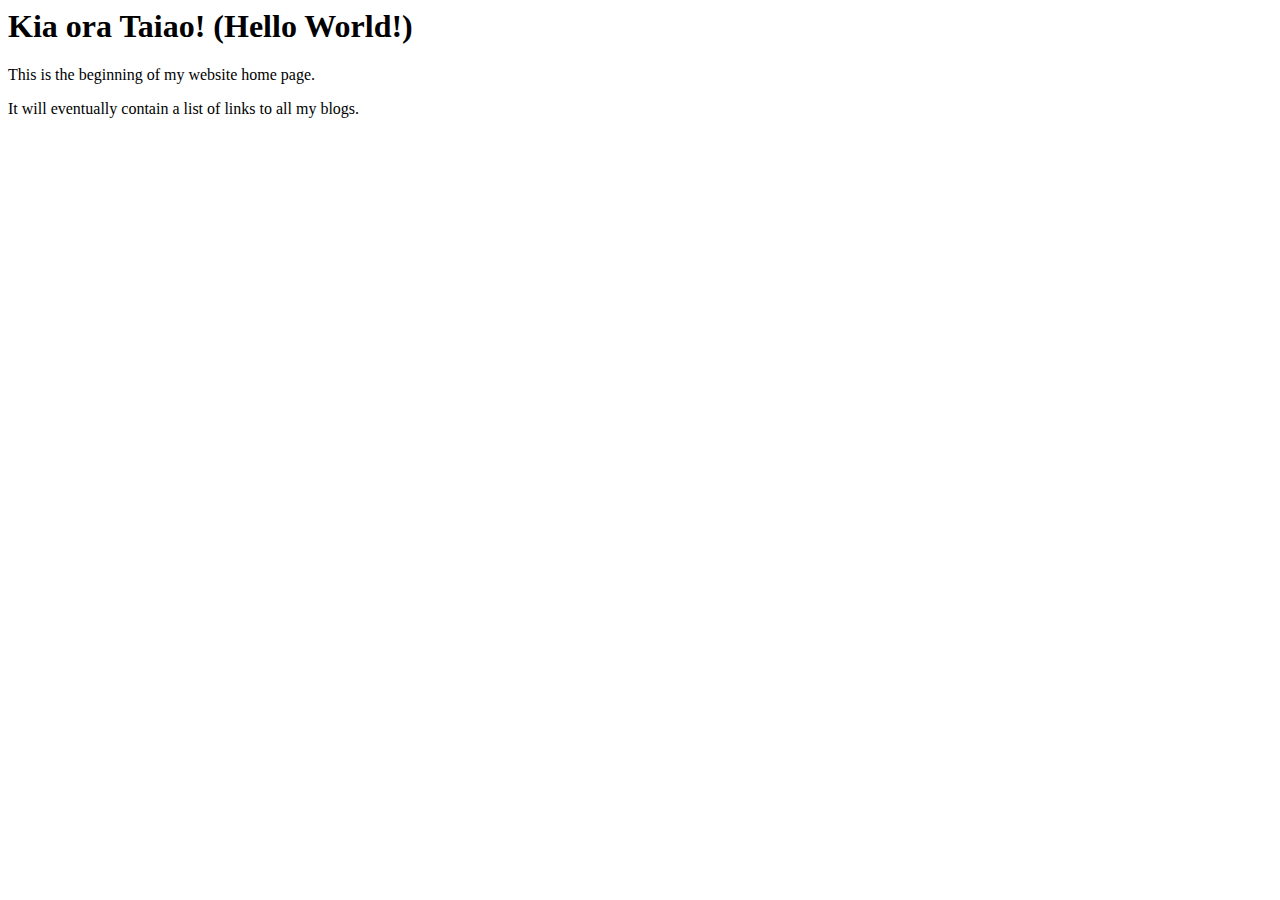
==== index.html @ e0e14f17 "Initial commit" ====
<html>
  <head>
    <title>My blog</title>
  </head>
  <body>
    <h1>Kia ora Taiao! (Hello World!)</h1>
    <p>This is the beginning of my website home page.</p>
    <p>It will eventually contain a list of links to all my blogs.</p>
  </body>
</html>
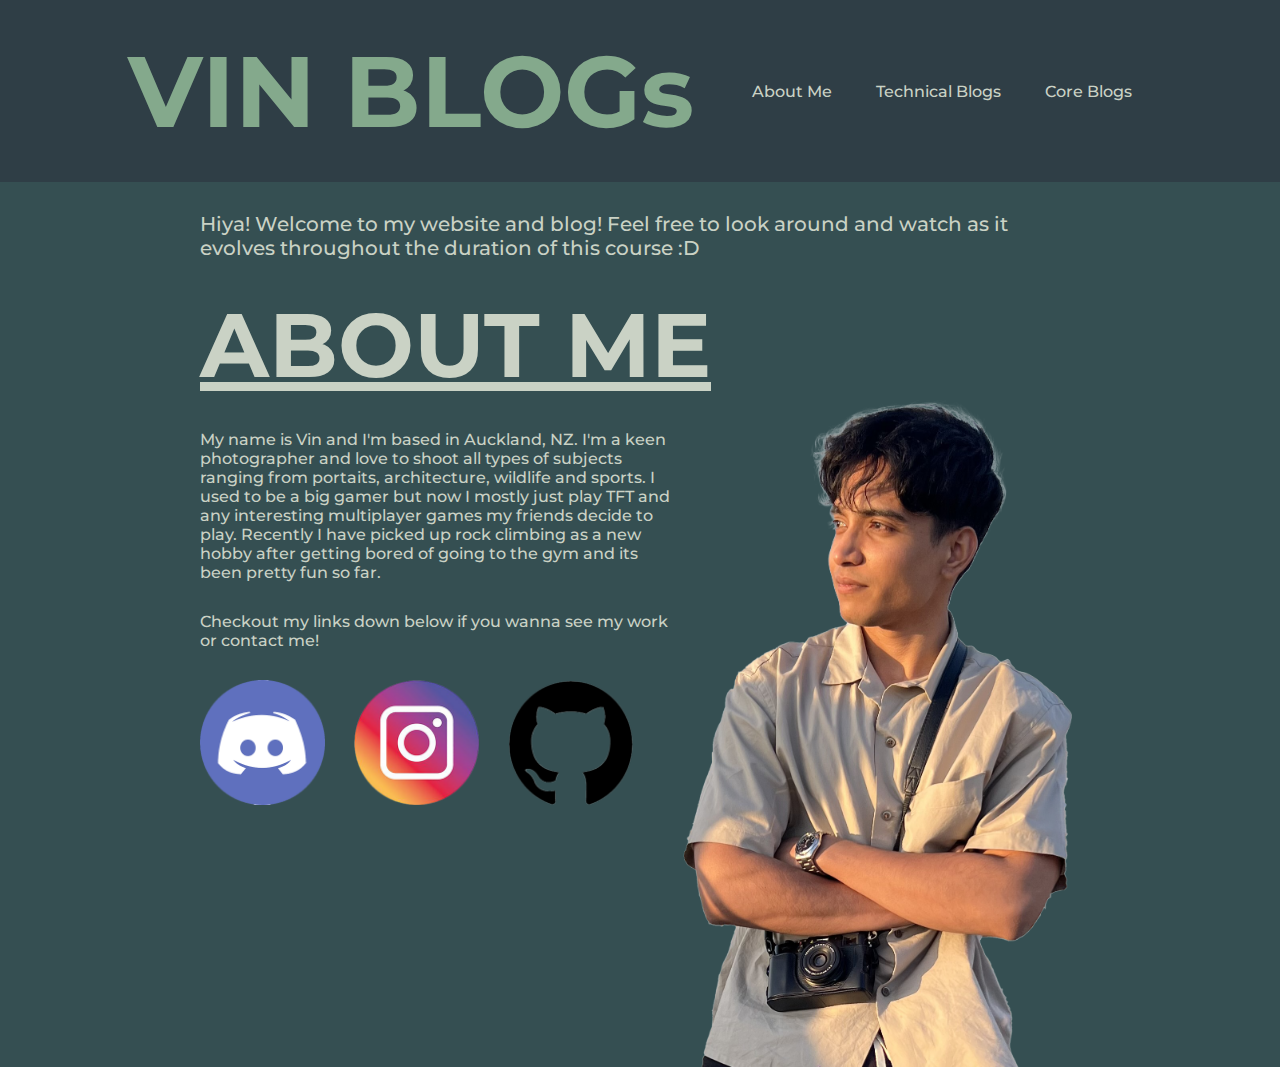
==== commit d20369bd: "Real Initial Commit" ====
--- a/index.html
+++ b/index.html
@@ -1,10 +1,57 @@
+<!DOCTYPE html>
+
 <html>
   <head>
-    <title>My blog</title>
+    <meta charset="UTF-8" />
+    <meta name="viewport" content="width=device-width, initial-scale=1" />
+    <title>My blog | About Me</title>
+    <link rel="stylesheet" href="styles/main.css" />
   </head>
+
   <body>
-    <h1>Kia ora Taiao! (Hello World!)</h1>
-    <p>This is the beginning of my website home page.</p>
-    <p>It will eventually contain a list of links to all my blogs.</p>
+    <header>
+      <h1 class="title"><strong> VIN BLOGs </strong></h1>
+      <nav>
+        <ul class="nav-links">
+          <li><a href="index.html"> About Me </a></li>
+          <li><a href="#"> Technical Blogs </a></li>
+          <li><a href="blog/te-houtaewa-template.html"> Core Blogs </a></li>
+        </ul>
+      </nav>
+    </header>
+    <p id="intro">
+      Hiya! Welcome to my website and blog! Feel free to look around and watch
+      as it evolves throughout the duration of this course :D
+    </p>
+    <h1 class="subheading">
+      <strong><u>ABOUT ME</u></strong>
+    </h1>
+    <img src="asdasd123123.png" alt="Pic of Me" class="floatimage" />
+    <p>
+      My name is Vin and I'm based in Auckland, NZ. I'm a keen photographer and
+      love to shoot all types of subjects ranging from portaits, architecture,
+      wildlife and sports. I used to be a big gamer but now I mostly just play
+      TFT and any interesting multiplayer games my friends decide to play.
+      Recently I have picked up rock climbing as a new hobby after getting bored
+      of going to the gym and its been pretty fun so far.
+    </p>
+    <p>Checkout my links down below if you wanna see my work or contact me!</p>
+    <section>
+      <div>
+        <a href="http://discordapp.com/users/vvv1nnn" target="_blank">
+          <img src="discordlogo.png" alt="discord logo" class="logo" />
+        </a>
+      </div>
+      <div>
+        <a href="https://www.instagram.com/vvv1sual/" target="_blank">
+          <img src="iglogo.png" alt="instagram logo" class="logo" />
+        </a>
+      </div>
+      <div>
+        <a href="https://github.com/vvv1nnn" target="_blank">
+          <img src="githublogo.png" alt="github logo" class="logo" />
+        </a>
+      </div>
+    </section>
   </body>
 </html>
--- a/styles/main.css
+++ b/styles/main.css
@@ -0,0 +1,128 @@
+@import url('https://fonts.googleapis.com/css2?family=Montserrat:ital,wght@0,100..900;1,100..900&display=swap');
+
+* {
+  box-sizing: border-box;
+  margin: 0;
+  padding: 0;
+}
+
+body {
+  background-color: #354f52;
+}
+
+li {
+  font-family: 'Montserrat', sans-serif;
+  font-weight: 500;
+  font-size: 16px;
+  color: #cad2c5;
+  text-decoration: none;
+}
+
+a {
+  font-family: 'Montserrat', sans-serif;
+  font-weight: 500;
+  font-size: 16px;
+  color: #cad2c5;
+  text-decoration: none;
+}
+
+header {
+  display: flex;
+  justify-content: space-between;
+  align-items: center;
+  padding: 30px 10%;
+  background-color: #2f3e46;
+}
+
+.title {
+  cursor: pointer;
+  color: #84a98c;
+  font-family: 'Montserrat', sans-serif;
+  font-weight: 500;
+  font-size: 100px;
+}
+
+.subheading {
+  color: #cad2c5;
+  font-family: 'Montserrat', sans-serif;
+  font-weight: 500;
+  font-size: 90px;
+  padding-top: 30px;
+  padding-left: 200px;
+}
+
+.smallerheading {
+  color: #cad2c5;
+  font-family: 'Montserrat', sans-serif;
+  font-weight: 500;
+  font-size: 50px;
+  padding-top: 30px;
+  padding-left: 200px;
+}
+
+.nav-links {
+  list-style: none;
+}
+
+.nav-links li {
+  display: inline-block;
+  padding: 0px 20px;
+}
+
+.nav-links li a {
+  transition: all 0.3s ease 0s;
+}
+
+.nav-links li a:hover {
+  color: #84a98c;
+  font-size: 20px;
+}
+
+p {
+  color: #cad2c5;
+  font-family: 'Montserrat', sans-serif;
+  font-weight: 500;
+  font-size: 16px;
+  padding-top: 30px;
+  padding-left: 200px;
+  padding-right: 200px;
+}
+
+h2 {
+  color: #cad2c5;
+  font-family: 'Montserrat', sans-serif;
+  font-weight: 500;
+  font-size: 20px;
+  padding-top: 30px;
+  padding-left: 200px;
+}
+
+#intro {
+  color: #cad2c5;
+  font-family: 'Montserrat', sans-serif;
+  font-weight: 500;
+  font-size: 20px;
+  padding-top: 30px;
+  padding-left: 200px;
+}
+
+.floatimage {
+  float: right;
+  margin-right: 200px;
+  width: 400px;
+}
+
+.logo {
+  width: 125px;
+  height: 125px;
+}
+
+div {
+  width: 150px;
+  display: inline-block;
+}
+
+section {
+  padding-top: 30px;
+  padding-left: 200px;
+}
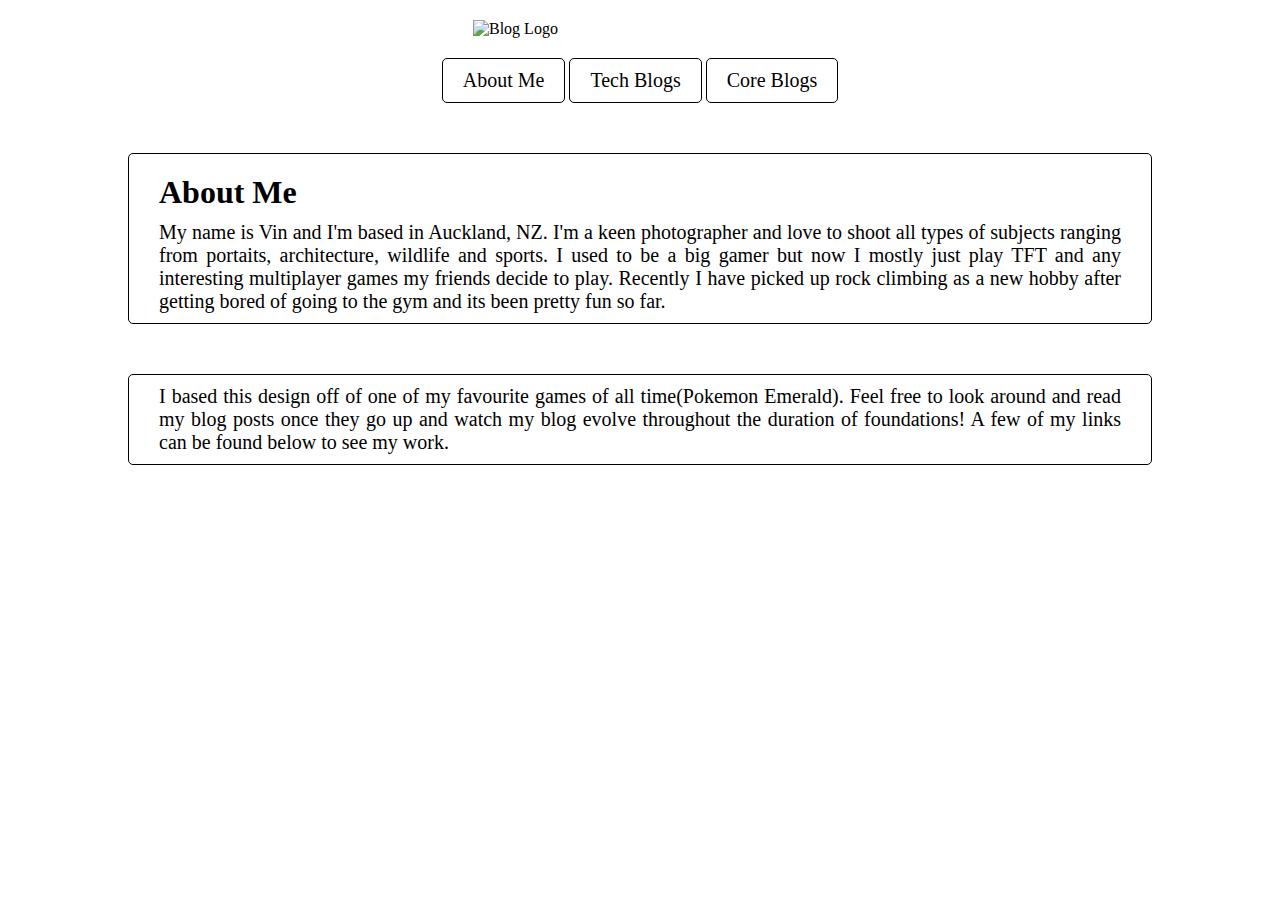
==== commit df78d72e: "Change styling to new theme" ====
--- a/index.html
+++ b/index.html
@@ -10,48 +10,56 @@
 
   <body>
     <header>
-      <h1 class="title"><strong> VIN BLOGs </strong></h1>
+      <img id="mylogo" src="styles/title.png" alt="Blog Logo" />
       <nav>
-        <ul class="nav-links">
-          <li><a href="index.html"> About Me </a></li>
-          <li><a href="#"> Technical Blogs </a></li>
-          <li><a href="blog/te-houtaewa-template.html"> Core Blogs </a></li>
+        <ul>
+          <li><a href="#"> About Me </a></li>
+          <li>
+            <a href="#"> Tech Blogs </a>
+            <ul class="dropdown">
+              <li><a href="#"> Test</a></li>
+              <li><a href="#"> Test</a></li>
+              <li><a href="#"> Test</a></li>
+            </ul>
+          </li>
+          <li>
+            <a href="#"> Core Blogs </a>
+            <ul class="dropdown">
+              <li><a href="blog/te-houtaewa-template.html"> Template</a></li>
+              <li><a href="#"> Test</a></li>
+              <li><a href="#"> Test</a></li>
+            </ul>
+          </li>
         </ul>
       </nav>
     </header>
-    <p id="intro">
-      Hiya! Welcome to my website and blog! Feel free to look around and watch
-      as it evolves throughout the duration of this course :D
-    </p>
-    <h1 class="subheading">
-      <strong><u>ABOUT ME</u></strong>
-    </h1>
-    <img src="asdasd123123.png" alt="Pic of Me" class="floatimage" />
-    <p>
-      My name is Vin and I'm based in Auckland, NZ. I'm a keen photographer and
-      love to shoot all types of subjects ranging from portaits, architecture,
-      wildlife and sports. I used to be a big gamer but now I mostly just play
-      TFT and any interesting multiplayer games my friends decide to play.
-      Recently I have picked up rock climbing as a new hobby after getting bored
-      of going to the gym and its been pretty fun so far.
-    </p>
-    <p>Checkout my links down below if you wanna see my work or contact me!</p>
-    <section>
-      <div>
-        <a href="http://discordapp.com/users/vvv1nnn" target="_blank">
-          <img src="discordlogo.png" alt="discord logo" class="logo" />
-        </a>
-      </div>
-      <div>
-        <a href="https://www.instagram.com/vvv1sual/" target="_blank">
-          <img src="iglogo.png" alt="instagram logo" class="logo" />
-        </a>
-      </div>
-      <div>
-        <a href="https://github.com/vvv1nnn" target="_blank">
-          <img src="githublogo.png" alt="github logo" class="logo" />
-        </a>
-      </div>
-    </section>
+
+    <div class="content">
+      <h1>About Me</h1>
+      <p>
+        My name is Vin and I'm based in Auckland, NZ. I'm a keen photographer
+        and love to shoot all types of subjects ranging from portaits,
+        architecture, wildlife and sports. I used to be a big gamer but now I
+        mostly just play TFT and any interesting multiplayer games my friends
+        decide to play. Recently I have picked up rock climbing as a new hobby
+        after getting bored of going to the gym and its been pretty fun so far.
+      </p>
+    </div>
+
+    <div class="content">
+      <p>
+        I based this design off of one of my favourite games of all time(Pokemon
+        Emerald). Feel free to look around and read my blog posts once they go
+        up and watch my blog evolve throughout the duration of foundations! A
+        few of my links can be found below to see my work.
+      </p>
+    </div>
+    <!--
+    <div>
+      <a href="#"><img src="styles/github-logo-60.png" class="logo" /></a>
+      <a href="#"><img src="styles/github-logo-60.png" class="logo" /></a>
+      <a href="#"><img src="styles/github-logo-60.png" class="logo" /></a>
+    </div>
+    -->
   </body>
 </html>
--- a/styles/main.css
+++ b/styles/main.css
@@ -1,128 +1,108 @@
-@import url('https://fonts.googleapis.com/css2?family=Montserrat:ital,wght@0,100..900;1,100..900&display=swap');
+@font-face {
+  font-family: Pokemon;
+  src: url('pokemon-rs.ttf');
+}
 
 * {
   box-sizing: border-box;
   margin: 0;
   padding: 0;
+  font-family: Pokemon;
 }
 
 body {
-  background-color: #354f52;
+  background-image: url('pokemonbg.jpg');
+  background-repeat: no-repeat;
+  background-attachment: fixed;
+  background-size: cover;
+  background-position: center;
 }
 
-li {
-  font-family: 'Montserrat', sans-serif;
-  font-weight: 500;
-  font-size: 16px;
-  color: #cad2c5;
-  text-decoration: none;
-}
-
-a {
-  font-family: 'Montserrat', sans-serif;
-  font-weight: 500;
-  font-size: 16px;
-  color: #cad2c5;
-  text-decoration: none;
-}
-
-header {
-  display: flex;
-  justify-content: space-between;
-  align-items: center;
-  padding: 30px 10%;
-  background-color: #2f3e46;
-}
-
-.title {
-  cursor: pointer;
-  color: #84a98c;
-  font-family: 'Montserrat', sans-serif;
-  font-weight: 500;
-  font-size: 100px;
-}
-
-.subheading {
-  color: #cad2c5;
-  font-family: 'Montserrat', sans-serif;
-  font-weight: 500;
-  font-size: 90px;
-  padding-top: 30px;
-  padding-left: 200px;
-}
-
-.smallerheading {
-  color: #cad2c5;
-  font-family: 'Montserrat', sans-serif;
-  font-weight: 500;
-  font-size: 50px;
-  padding-top: 30px;
-  padding-left: 200px;
-}
-
-.nav-links {
+ul {
   list-style: none;
 }
 
-.nav-links li {
+ul li {
   display: inline-block;
-  padding: 0px 20px;
+  position: relative;
 }
 
-.nav-links li a {
-  transition: all 0.3s ease 0s;
+ul li a {
+  display: block;
+  padding: 10px 20px;
+  color: rgb(0, 0, 0);
+  text-decoration: none;
+  text-align: center;
+  font-size: 20px;
+  background: #ffffff;
+  border: black;
+  border-width: 1px;
+  border-style: solid;
+  border-radius: 5px;
+}
+ul li ul.dropdown li {
+  display: block;
+}
+ul li ul.dropdown {
+  width: 100%;
+  position: absolute;
+  z-index: 999;
+  display: none;
+}
+ul li a:hover {
+  background: rgb(223, 223, 223);
 }
 
-.nav-links li a:hover {
-  color: #84a98c;
+ul li:hover ul.dropdown {
+  display: block;
+}
+
+#mylogo {
+  display: block;
+  padding: 20px 25px;
+  margin: 0 auto;
+  width: 30%;
+  min-width: 300px;
+}
+
+.logo {
+  display: inline-block;
+  margin: 0 auto;
+  width: 60px;
+}
+
+h1 {
+  color: rgb(0, 0, 0);
+  padding: 10px 20px;
+}
+
+h2 {
+  color: rgb(0, 0, 0);
+  padding: 10px 20px;
+}
+
+h3 {
+  color: rgb(0, 0, 0);
+  padding: 10px 20px;
+}
+
+p {
+  padding: 0px 20px;
+  text-align: justify;
+  color: rgb(0, 0, 0);
   font-size: 20px;
 }
 
-p {
-  color: #cad2c5;
-  font-family: 'Montserrat', sans-serif;
-  font-weight: 500;
-  font-size: 16px;
-  padding-top: 30px;
-  padding-left: 200px;
-  padding-right: 200px;
+.content {
+  background: #ffffff;
+  border: black;
+  border-width: 1px;
+  border-style: solid;
+  border-radius: 5px;
+  padding: 10px;
+  margin: 50px 10%;
 }
 
-h2 {
-  color: #cad2c5;
-  font-family: 'Montserrat', sans-serif;
-  font-weight: 500;
-  font-size: 20px;
-  padding-top: 30px;
-  padding-left: 200px;
+nav {
+  text-align: center;
 }
-
-#intro {
-  color: #cad2c5;
-  font-family: 'Montserrat', sans-serif;
-  font-weight: 500;
-  font-size: 20px;
-  padding-top: 30px;
-  padding-left: 200px;
-}
-
-.floatimage {
-  float: right;
-  margin-right: 200px;
-  width: 400px;
-}
-
-.logo {
-  width: 125px;
-  height: 125px;
-}
-
-div {
-  width: 150px;
-  display: inline-block;
-}
-
-section {
-  padding-top: 30px;
-  padding-left: 200px;
-}
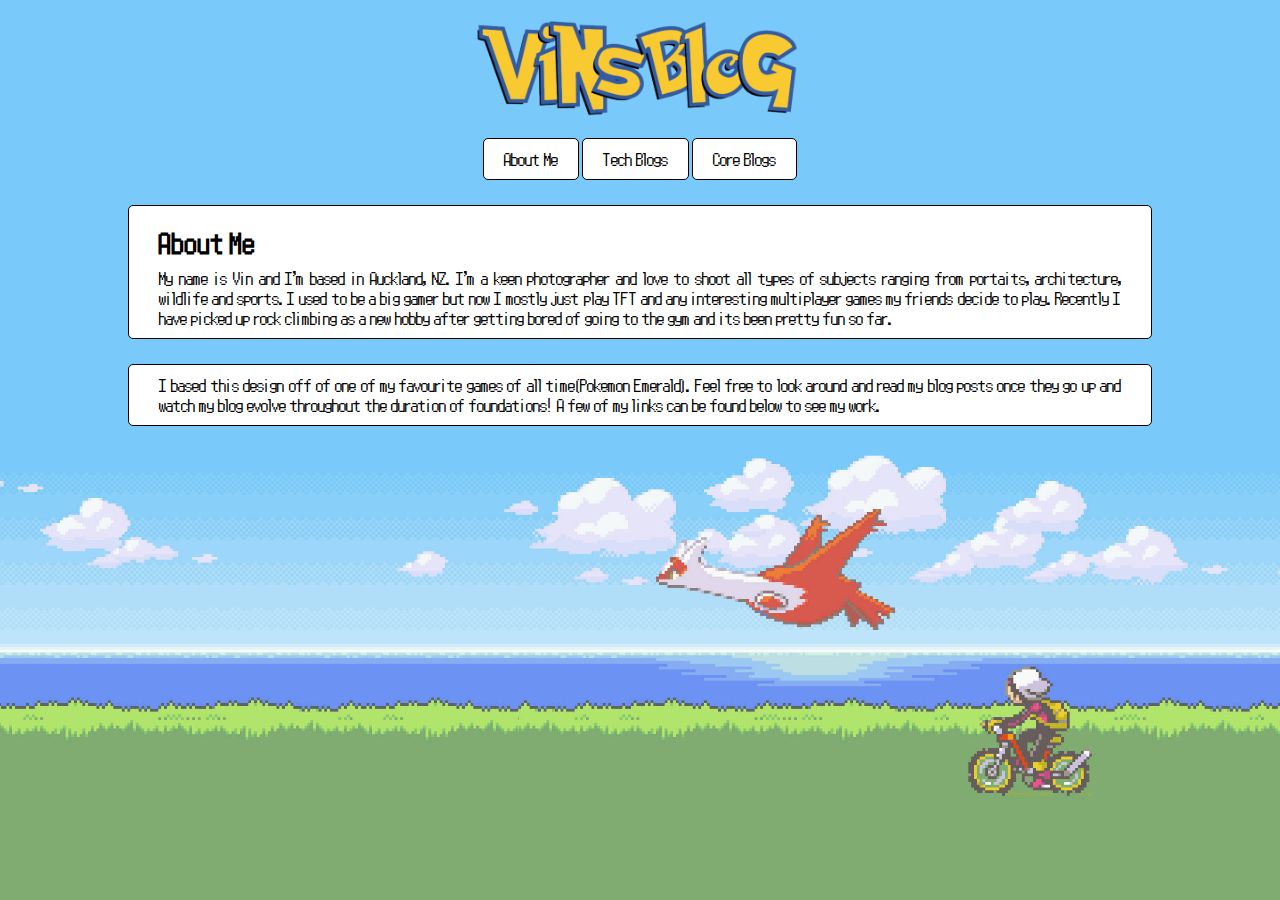
==== commit 2bd2c8a0: "Add new content and bug fixes" ====
--- a/index.html
+++ b/index.html
@@ -4,20 +4,20 @@
   <head>
     <meta charset="UTF-8" />
     <meta name="viewport" content="width=device-width, initial-scale=1" />
-    <title>My blog | About Me</title>
-    <link rel="stylesheet" href="styles/main.css" />
+    <title>Vins Blog | About Me</title>
+    <link rel="stylesheet" href="../styles/main.css" />
   </head>
 
   <body>
     <header>
-      <img id="mylogo" src="styles/title.png" alt="Blog Logo" />
+      <img id="mylogo" src="/styles/title.png" alt="Blog Logo" />
       <nav>
         <ul>
           <li><a href="#"> About Me </a></li>
           <li>
             <a href="#"> Tech Blogs </a>
             <ul class="dropdown">
-              <li><a href="#"> Test</a></li>
+              <li><a href="blog/html-css.html"> CSS Concepts</a></li>
               <li><a href="#"> Test</a></li>
               <li><a href="#"> Test</a></li>
             </ul>
@@ -54,12 +54,7 @@
         few of my links can be found below to see my work.
       </p>
     </div>
-    <!--
-    <div>
-      <a href="#"><img src="styles/github-logo-60.png" class="logo" /></a>
-      <a href="#"><img src="styles/github-logo-60.png" class="logo" /></a>
-      <a href="#"><img src="styles/github-logo-60.png" class="logo" /></a>
-    </div>
-    -->
+
+    <div></div>
   </body>
 </html>
--- a/styles/main.css
+++ b/styles/main.css
@@ -100,9 +100,27 @@
   border-style: solid;
   border-radius: 5px;
   padding: 10px;
-  margin: 50px 10%;
+  margin: 25px 10%;
 }
 
 nav {
   text-align: center;
 }
+
+.picture {
+  display: block;
+  background: #ffffff;
+  border: black;
+  border-width: 1px;
+  border-style: solid;
+  border-radius: 5px;
+  padding: 5px;
+  margin: 0 auto;
+  width: 30%;
+  min-width: 300px;
+}
+
+ol {
+  padding: 5px 40px;
+  font-size: 20px;
+}
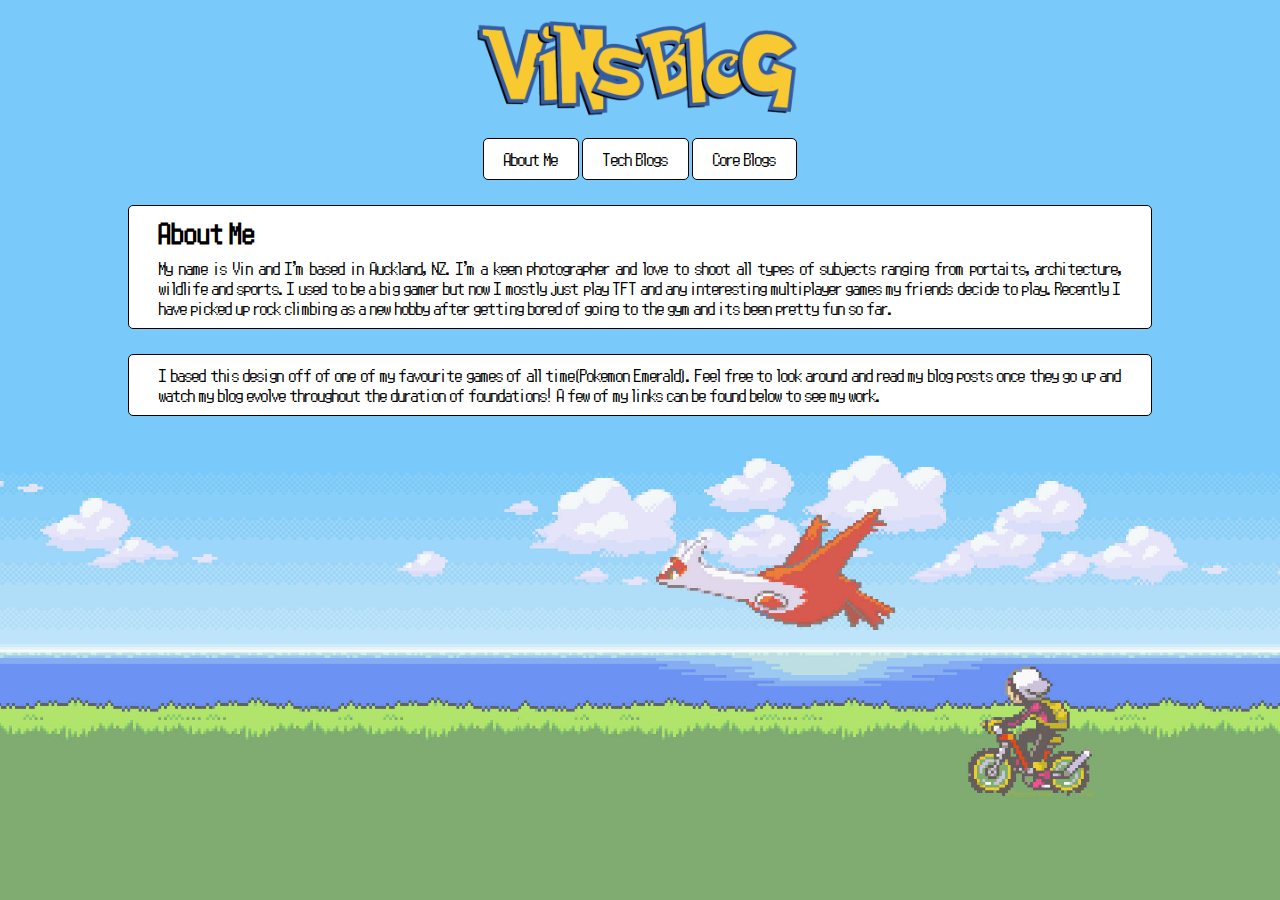
==== commit 62215f0a: "Add 2 new blogs" ====
--- a/index.html
+++ b/index.html
@@ -5,12 +5,12 @@
     <meta charset="UTF-8" />
     <meta name="viewport" content="width=device-width, initial-scale=1" />
     <title>Vins Blog | About Me</title>
-    <link rel="stylesheet" href="../styles/main.css" />
+    <link rel="stylesheet" href="styles/main.css" />
   </head>
 
   <body>
     <header>
-      <img id="mylogo" src="/styles/title.png" alt="Blog Logo" />
+      <img id="mylogo" src="styles/title.png" alt="Blog Logo" />
       <nav>
         <ul>
           <li><a href="#"> About Me </a></li>
@@ -18,16 +18,16 @@
             <a href="#"> Tech Blogs </a>
             <ul class="dropdown">
               <li><a href="blog/html-css.html"> CSS Concepts</a></li>
-              <li><a href="#"> Test</a></li>
-              <li><a href="#"> Test</a></li>
             </ul>
           </li>
           <li>
             <a href="#"> Core Blogs </a>
             <ul class="dropdown">
               <li><a href="blog/te-houtaewa-template.html"> Template</a></li>
-              <li><a href="#"> Test</a></li>
-              <li><a href="#"> Test</a></li>
+              <li><a href="blog/learning-plan.html"> Learning Plan</a></li>
+              <li>
+                <a href="blog/identity-values.html"> Identity & Values</a>
+              </li>
             </ul>
           </li>
         </ul>
--- a/styles/main.css
+++ b/styles/main.css
@@ -11,7 +11,7 @@
 }
 
 body {
-  background-image: url('pokemonbg.jpg');
+  background-image: url('pokemonbg.png');
   background-repeat: no-repeat;
   background-attachment: fixed;
   background-size: cover;
@@ -73,7 +73,7 @@
 
 h1 {
   color: rgb(0, 0, 0);
-  padding: 10px 20px;
+  padding: 0px 20px 10px 20px;
 }
 
 h2 {
